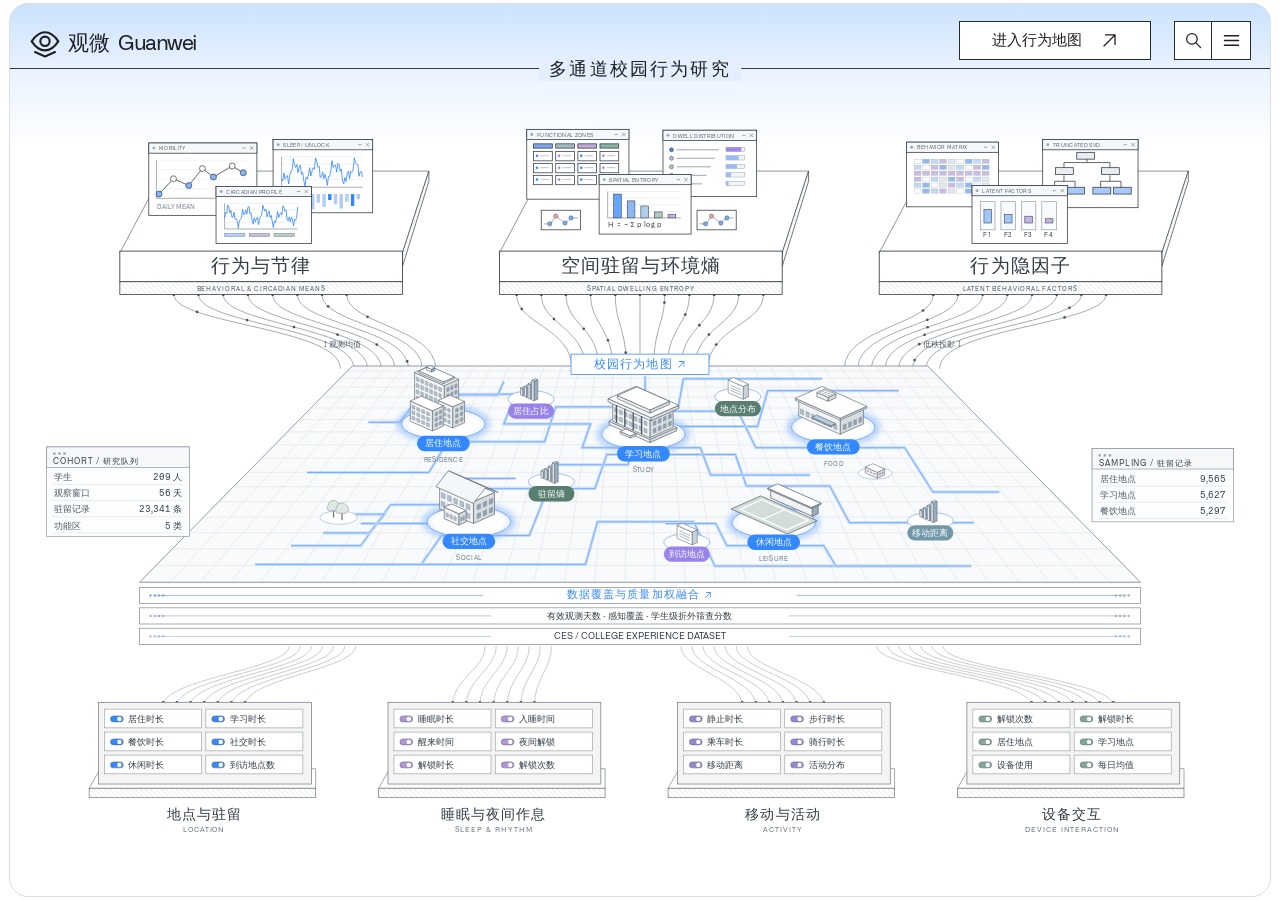
==== campus-atlas/index.html @ 6f0d049d "提交多通道校园行为研究架构首页与Cosmograph校园行为地图及全部代码" ====
<!doctype html>
<html lang="zh-CN">
<head>
  <meta charset="utf-8">
  <meta name="viewport" content="width=device-width, initial-scale=1">
  <meta name="theme-color" content="#d0e4ff">
  <meta name="description" content="观微校园行为研究工作台。探索三条行为表征通道与匿名学生的校园驻留记录。">
  <title>观微 · 多通道校园行为研究</title>
  <link rel="stylesheet" href="atlas.css">
  <script defer src="diagram.js"></script>
  <script defer src="dataset.js"></script>
  <script defer src="pointmap.js"></script>
  <script defer src="atlas.js"></script>
</head>
<body>
<main id="home" class="home">
  <header class="home-head">
    <a href="#home" class="brand" aria-label="观微首页"><span data-icon="brand"></span>观微<span class="brand-en">Guanwei</span></a>
    <h1>多通道校园行为研究</h1>
    <div class="head-actions">
      <a class="enter" href="#map">进入行为地图 <span data-icon="arrowUpRight"></span></a>
      <button class="head-icon" data-action="search" aria-label="查找学生" title="查找学生"><span data-icon="search"></span></button>
      <button class="head-icon" data-action="methods" aria-label="研究方法与数据" title="研究方法与数据"><span data-icon="menu"></span></button>
    </div>
  </header>
  <div class="diagram-scroll" tabindex="0" aria-label="交互式多通道研究架构图"><div id="architecture"></div></div>
  <div class="mobile-home-actions"><button data-action="enlarge">展开架构图</button></div>
  <nav class="mobile-index" aria-label="研究架构索引">
    <h2>研究通道</h2>
    <button data-channel="rhythm"><span>行为与节律</span><small>观察窗口内的行为均值 ↗</small></button>
    <button data-channel="spatial"><span>空间驻留与环境熵</span><small>五类地点的驻留分布 ↗</small></button>
    <button data-channel="latent"><span>行为隐因子</span><small>四维行为表征 ↗</small></button>
    <button data-channel="quality"><span>质量加权融合</span><small>采集天数与覆盖比例 ↗</small></button>
    <h2>校园功能区</h2>
    <div class="mobile-zones"><a href="#map/home">居住</a><a href="#map/study">学习</a><a href="#map/food">餐饮</a><a href="#map/social">社交</a><a href="#map/leisure">休闲</a></div>
  </nav>
</main>
<main id="workspace" class="workspace" hidden>
  <header class="work-head">
    <a href="#home" class="work-brand" title="返回研究架构"><span data-icon="brand"></span><b>观微</b></a>
    <a href="#home" class="back"><span data-icon="back"></span><span>研究架构</span></a>
    <h1>校园行为地图 <small>/ Campus Atlas</small></h1>
    <button data-action="map-info" title="地图读法" aria-label="地图读法"><span data-icon="book"></span></button>
    <button class="export" data-action="export"><span data-icon="download"></span><span>导出记录</span></button>
  </header>
  <div class="work-body">
    <nav class="rail" aria-label="地图工具">
      <button data-action="students" title="学生索引" aria-label="学生索引"><span data-icon="database"></span></button>
      <button data-action="filters" title="筛选条件" aria-label="筛选条件"><span data-icon="filter"></span></button>
      <button data-action="map-info" title="图例与数据说明" aria-label="图例与数据说明"><span data-icon="info"></span></button>
      <a class="rail-bottom" href="#home" title="返回研究架构" aria-label="返回研究架构"><span data-icon="home"></span></a>
    </nav>
    <aside id="side" class="side">
      <header><strong id="sideTitle"></strong><button data-action="close-side" title="收起面板" aria-label="收起面板"><span data-icon="close"></span></button></header>
      <div id="sideContent"></div>
    </aside>
    <section class="map-body" aria-label="校园驻留点图">
      <div class="plot" id="plot">
        <canvas id="points" tabindex="0" aria-label="校园功能区驻留点图，可通过学生索引或下方记录按钮查看学生"></canvas>
        <div class="plot-tools"><button data-action="fit"><span data-icon="fit"></span>适应视图</button><button data-action="area" id="areaBtn" aria-pressed="false"><span data-icon="area"></span>区域框选</button><button data-action="clear-area" id="clearArea" hidden>清除框选</button></div>
        <div class="zoom"><button data-action="zoom-in" title="放大" aria-label="放大">+</button><button data-action="zoom-out" title="缩小" aria-label="缩小">−</button></div>
        <div id="hoverTip" class="hover-tip" hidden></div>
        <div class="legend"><div><i class="gold"></i>常规与中分组驻留</div><div><i class="purple"></i>高分组驻留</div></div>
        <output id="mapCount" class="map-count"></output>
        <div class="empty" id="noEvents" hidden>当前条件下没有驻留记录 <button data-action="reset">重置筛选</button></div>
      </div>
      <section class="timeline" aria-label="观察日时间轴">
        <button data-action="play" id="play" title="按日播放" aria-label="按日播放"><span data-icon="play"></span></button>
        <div class="timeline-track"><div class="ticks"><span>D01</span><span>D14</span><span>D28</span><span>D42</span><span>D56</span></div>
          <div id="timelineBars" title="拖动选择观察日范围，双击显示全部"></div>
        </div>
        <button class="day-readout" data-action="all-days" title="恢复全部观察日" id="dayReadout"></button>
      </section>
    </section>
  </div>
</main>
<dialog id="dialog"><div class="dialog-head"><span class="dialog-brand"><span data-icon="brand"></span>观微研究工作台</span><button data-action="dismiss" aria-label="关闭"><span data-icon="close"></span></button></div><div id="dialogContent"></div></dialog>
</body>
</html>
---- campus-atlas/atlas.css ----
@font-face{font-family:Alliance;src:url(fonts/AllianceNo1-Regular.woff2) format("woff2");font-display:swap}
@font-face{font-family:AllianceTwo;src:url(fonts/AllianceNo2-Regular.woff2) format("woff2");font-display:swap}
@font-face{font-family:CGInter;src:url(fonts/Inter.woff2) format("woff2");font-display:swap}
:root{font-family:Alliance,"Microsoft YaHei UI","PingFang SC",sans-serif;color:#1e2124;font-synthesis:none;--blue:#358cff;--canvas:#2d313a;--panel:#2d353e;--card:#3e454d;--text:#f0ede3;--muted:#bdc1c3;--line:#555d65;--gold:#e0c780;--purple:#af83ba}
*{box-sizing:border-box}
body{margin:0;background:white}
button,input,select{font:inherit;color:inherit}
button,a{-webkit-tap-highlight-color:transparent}
button{cursor:pointer;border:0;background:none;padding:0}
a{color:inherit;text-decoration:none}
button:hover,a:hover{filter:brightness(.92)}
:focus-visible{outline:2px solid #378eff;outline-offset:2px}
[hidden]{display:none!important}
[data-icon]{display:inline-flex;vertical-align:middle;align-items:center;justify-content:center;flex-shrink:0}
[data-icon] svg,.panel-btn>svg,.timeline button>svg{display:block;width:19px;height:19px;fill:none;stroke:currentColor;stroke-width:1.6;stroke-linecap:round;stroke-linejoin:round;flex:none}
.home{margin:3px 9px;min-height:calc(100svh - 6px);border:1px solid #d9dee2;border-radius:19px;background:linear-gradient(180deg,#cce2ff 0,#eaf3ff 7.8%,white 16%,white 100%);overflow:hidden;display:flex;flex-direction:column}
.home-head{height:clamp(58px,7.2vh,90px);flex:none;border-bottom:1px solid #313944;display:flex;align-items:flex-end;justify-content:space-between;padding:0 clamp(10px,1.5vw,26px) 8px;position:relative}
.home-head h1{position:absolute;left:50%;bottom:-.75em;transform:translateX(-50%);margin:0;background:#e3efff;padding:0 .55em;font-size:clamp(17px,1.42vw,28px);font-weight:500;letter-spacing:.12em;white-space:nowrap}
.brand,.work-brand{display:inline-flex;align-items:center;gap:7px;font-size:clamp(21px,1.65vw,32px);font-weight:600;line-height:1}
.brand [data-icon] svg{height:32px;width:32px;stroke-width:1.6}.brand-en{font:1em Alliance, sans-serif;letter-spacing:-.07em;margin-left:1px}
.head-actions{display:flex;align-items:stretch;height:clamp(33px,3vw,48px)}
.enter,.head-icon{background:white;border:1px solid #222b33;display:flex;align-items:center;justify-content:center}
.enter{gap:18px;font-size:clamp(13px,1.15vw,20px);width:clamp(150px,15vw,270px);margin-right:clamp(8px,1.8vw,38px)}
.head-icon{width:clamp(34px,3vw,48px)}.head-icon+.head-icon{border-left:0}
.diagram-scroll{flex:1;display:grid;align-content:center;overflow:auto;padding:13px 0 9px}
#architecture{margin:auto;width:100%;max-width:min(2100px,calc((100svh - 80px) * 1.80));min-width:min(100%,960px)}
#architecture>svg{display:block;width:100%;height:auto}
.mobile-home-actions,.mobile-index{display:none}
.workspace{height:100svh;min-height:360px;padding:6px clamp(3px,.8vw,16px) 0;display:flex;flex-direction:column;background:#20262c;color:var(--text);font-family:CGInter,"Microsoft YaHei UI","PingFang SC",sans-serif;font-size:13px}
.work-head{background:var(--panel);height:46px;display:flex;align-items:stretch;gap:0;border-radius:14px 14px 0 0;overflow:hidden;flex:none}
.work-head>a,.work-head>button{display:inline-flex;align-items:center;gap:7px;padding:0 15px}
.work-head h1{flex:1;margin:0;align-self:center;text-align:center;font-size:15px;font-weight:500;letter-spacing:.04em}.work-head h1 small{color:#c4c9cc;font-size:12px;letter-spacing:.02em}
.work-brand{font-size:17px}.back{color:#c1c5c8}.work-head .export{background:#105b85;color:white;padding:0 20px}
.work-body{display:flex;flex:1;min-height:0;gap:5px;padding-top:5px;background:#192129}
.rail{background:var(--panel);width:46px;flex:none;display:flex;flex-direction:column;align-items:center;gap:7px;padding:15px 3px 10px}
.rail button,.rail a{display:grid;place-items:center;width:35px;height:34px;border-radius:2px;color:#e5e8e8}
.rail .active,.rail button:hover{background:#474e56}.rail-bottom{margin-top:auto}
.side{width:clamp(235px,23.25vw,400px);background:var(--panel);overflow:auto;scrollbar-width:thin;scrollbar-color:#56606a transparent;flex-shrink:0}
.side>header{position:sticky;top:0;z-index:2;background:var(--panel);display:flex;justify-content:space-between;align-items:center;min-height:42px;padding:0 13px;border-bottom:1px solid #424a53}
.side>header strong{font-size:12px;letter-spacing:.06em;font-weight:600;color:#d1d4d5}.side>header button{color:#bcc1c4}
#sideContent{padding:12px}.intro-row,.small-row,.card-head,.detail-datum,.scope-line{display:flex;align-items:center;justify-content:space-between;gap:8px}
.intro-row,.scope-line{color:var(--muted);font-size:12px;margin:2px 0 12px}
.panel-btn,.apply,.student-list button,.record-btn{width:100%;background:var(--card);padding:9px 10px;text-align:left}
.panel-btn{display:flex;align-items:center;justify-content:center;gap:7px;margin-bottom:10px}
.filter-card,.profile-card{background:var(--card);margin:0 0 10px;padding:12px 11px;border-radius:2px}
.card-head{font-weight:500;margin-bottom:10px}.card-head small,.small-row,.detail-datum span{color:#c0c2c3;font-size:11px}
.bars{display:flex;gap:2px;align-items:end;height:48px;margin:7px 0 9px}.bars i,.bars button{display:block;flex:1;background:#92969d;min-width:1px}.bars button{border-radius:1px 1px 0 0}.bars button:hover,.bars button.on{background:#e3cb8c}
.filter-card select,.search-box,.days input{background:#2f363f;color:var(--text);border:1px solid #606871;border-radius:2px;padding:7px;width:100%;font-size:12px}
.days{display:flex;align-items:center;gap:8px;margin-top:8px}.days input{min-width:0}
.zone-list,.student-list{display:grid;gap:3px}.zone-list button,.student-list button,.record-btn{display:flex;align-items:center;justify-content:space-between;gap:5px;border-radius:1px}
.zone-list button{position:relative;isolation:isolate;overflow:hidden;padding:4px 5px;text-align:left;width:100%;min-height:24px}
.zone-list button i{position:absolute;z-index:-1;inset:0 auto 0 0;background:#535960}.zone-list button.on,.zone-list button:hover,.student-list button:hover,.record-btn:hover{background:#5a616c}.zone-list small{color:#d0d1cf}
.text-link{color:#e4d5aa;text-decoration:underline;text-underline-offset:3px}
.map-body{flex:1;min-width:0;min-height:0;display:flex;flex-direction:column;background:var(--canvas)}
.plot{position:relative;flex:1;min-height:0;overflow:hidden}
#points{display:block;width:100%;height:100%;touch-action:none}
.plot-tools,.zoom{display:flex;position:absolute;z-index:2;gap:4px;top:8px;left:8px}
.plot-tools button,.zoom button{background:#383e48eb;display:flex;align-items:center;justify-content:center;gap:5px;padding:6px 8px;color:#f3f0e7;font-size:12px}
.plot-tools button[aria-pressed=true]{background:#5b596c}.plot-tools [data-icon] svg{width:14px;height:14px}
.zoom{left:auto;right:7px;flex-direction:column;gap:1px}.zoom button{font-size:19px;width:32px;height:31px}
.legend,.map-count{position:absolute;pointer-events:none;bottom:10px;color:#ddd7c7;font-size:11px;text-shadow:0 1px 3px #23262c}
.legend{left:12px;display:grid;gap:4px}.legend i,.key-dot{width:8px;height:8px;border-radius:100%;display:inline-block;margin-right:6px}.gold{background:var(--gold)}.purple{background:var(--purple)}
.map-count{right:10px;background:#2d313acc;padding:3px 5px}
.hover-tip,.empty{position:absolute;background:#373e49f5;color:var(--text);padding:7px 10px;border-radius:4px;pointer-events:none;font-size:12px}.hover-tip{z-index:4}.empty{left:50%;top:45%;transform:translateX(-50%);pointer-events:auto;text-align:center}.empty button{display:block;color:#e0c780;margin:6px auto}
.timeline{height:58px;background:#30343e;display:flex;gap:10px;align-items:center;padding:5px 10px 2px;border-top:1px solid #40454e}
.timeline>button:first-child{display:flex;color:#c6c5c0}.timeline-track{flex:1;min-width:0}.ticks{display:flex;justify-content:space-between;color:#c1c2c4;font:10px CGInter,sans-serif;padding-bottom:3px}
#timelineBars{height:25px;background:#292e36;display:flex;align-items:end;gap:1px;touch-action:none;cursor:crosshair;user-select:none}
#timelineBars i{flex:1;background:#555a64;min-width:1px}#timelineBars i.in{background:#a4a6a9}
.day-readout{font:11px Alliance,sans-serif;color:#e8daba;text-align:center;min-width:56px}
.profile-title{font:25px Alliance,sans-serif;margin:2px 0 5px}.profile-card h3,.side-section{font-size:12px;font-weight:500;margin:0 0 9px}.profile-card p{font-size:12px;color:#d9d8d3;margin:7px 0;line-height:1.6}
.detail-datum{padding:6px 0;border-bottom:1px solid #51575e}.detail-datum:last-child{border:0}.detail-datum b{font-weight:500}
.record-btn{background:#414850;font-size:12px;margin-bottom:3px}.student-list{margin-top:10px}.student-list button{font-family:Alliance,"Microsoft YaHei",sans-serif}.student-list small{color:#c4c7c8}
dialog{padding:0;width:min(480px,calc(100vw - 30px));border:1px solid #929da7;border-radius:4px;box-shadow:0 14px 75px #1f354244;max-height:85svh;color:#242a31;background:#fcfdff}
dialog::backdrop{background:#1c2b3b55}.dialog-head{display:flex;align-items:center;justify-content:space-between;border-bottom:1px solid #c6cdd5;padding:10px 16px;background:#edf4fc}.dialog-brand{display:flex;align-items:center;gap:6px;font-size:13px}
#dialogContent{padding:22px 24px 24px}#dialogContent h2{font-size:23px;font-weight:500;margin:3px 0 12px}#dialogContent p{font-size:14px;line-height:1.9;margin:12px 0}#dialogContent .method-list{display:grid;border-top:1px solid #d3d9dc}.method-list button{display:flex;align-items:center;justify-content:space-between;padding:12px 4px;border-bottom:1px solid #d3d9dc;text-align:left}
.dialog-cta{display:inline-flex;align-items:center;gap:10px;background:#223548;color:#fff;padding:9px 14px;margin-top:8px}.method-fact{padding:10px 12px;background:#edf3f8;font-size:13px;line-height:1.7}
@media(min-width:1650px){.workspace,.plot-tools button{font-size:15px}.work-head{height:56px}.rail{width:56px}.filter-card,.profile-card{padding:16px}.bars{height:70px}.side>header{height:48px}}
@media(max-width:850px){.home-head h1{font-size:15px}.brand-en{display:none}.side{width:225px}.work-head>a,.work-head>button{padding:0 9px}.work-head h1 small{display:none}.plot-tools{gap:2px}.plot-tools button{padding:5px}.rail{width:38px}.side>header{min-height:36px}#sideContent{padding:8px}}
@media(max-width:650px){.home{min-height:calc(100svh - 8px);margin:4px;border-radius:12px}.home-head{height:62px;padding:0 10px 8px}.home-head h1{position:static;transform:none;background:none;letter-spacing:0;font-size:13px;margin:0 auto 4px 8px}.brand{font-size:20px}.brand [data-icon] svg{width:22px}.enter{width:auto;padding:0 8px;margin-right:4px;font-size:12px;gap:4px}.enter svg{width:13px}.head-icon{width:28px}.head-icon[data-action=search]{display:none}.diagram-scroll{display:block;flex:0 0 auto;max-width:100%;padding-top:20px}.mobile-home-actions{display:flex;gap:8px;align-self:center;margin:16px 0 22px}.mobile-home-actions button{border:1px solid #536272;background:white;padding:8px 12px;font-size:13px}#architecture{min-width:0;width:100%}.diagram-scroll.enlarged #architecture{width:980px}.home{min-height:0}.workspace{padding:0;height:100dvh}.work-head{height:42px;border-radius:0}.work-head h1{font-size:13px}.work-head .back{display:none}.work-head .export{padding:0 10px}.work-body{position:relative;gap:2px;padding-top:2px}.rail{width:34px;z-index:4}.rail button,.rail a{width:29px}.side{position:absolute;z-index:5;left:36px;top:0;bottom:0;width:min(280px,calc(100% - 74px));box-shadow:2px 4px 12px #171b2180}.legend,.map-count{font-size:10px}.map-count{bottom:44px}.timeline{gap:5px;height:52px}.plot-tools button{font-size:11px}.zoom button{width:26px;height:26px}}

@media(max-width:650px){
  .home{min-height:calc(100svh - 8px)}
  .home-head{height:72px;align-items:flex-start;padding:10px 9px 0}
  .home-head h1{position:absolute;left:50%;bottom:-9px;transform:translateX(-50%);margin:0;background:#e7f1ff;padding:0 8px;white-space:nowrap;font-size:14px}
  .brand,.enter{white-space:nowrap}.brand{height:32px}
  .diagram-scroll{padding:22px 0 3px}
  .mobile-home-actions{align-self:flex-end;margin:2px 16px 18px}
  .mobile-home-actions button{font-size:11px;border-color:#b3bdc7;padding:4px 8px}
  .mobile-index{display:block;padding:0 17px 20px}
  .mobile-index h2{font-size:12px;letter-spacing:.07em;margin:12px 0 4px;color:#596570;font-weight:500}
  .mobile-index>button{display:flex;align-items:center;justify-content:space-between;width:100%;border-top:1px solid #d4dce2;min-height:41px;font-size:14px;text-align:left}
  .mobile-index small{color:#586776;font-size:11px}
  .mobile-zones{display:flex;gap:5px;padding:6px 0}
  .mobile-zones a{flex:1;text-align:center;background:#eff5fc;border:1px solid #bac9dc;font-size:12px;padding:7px 2px}
}
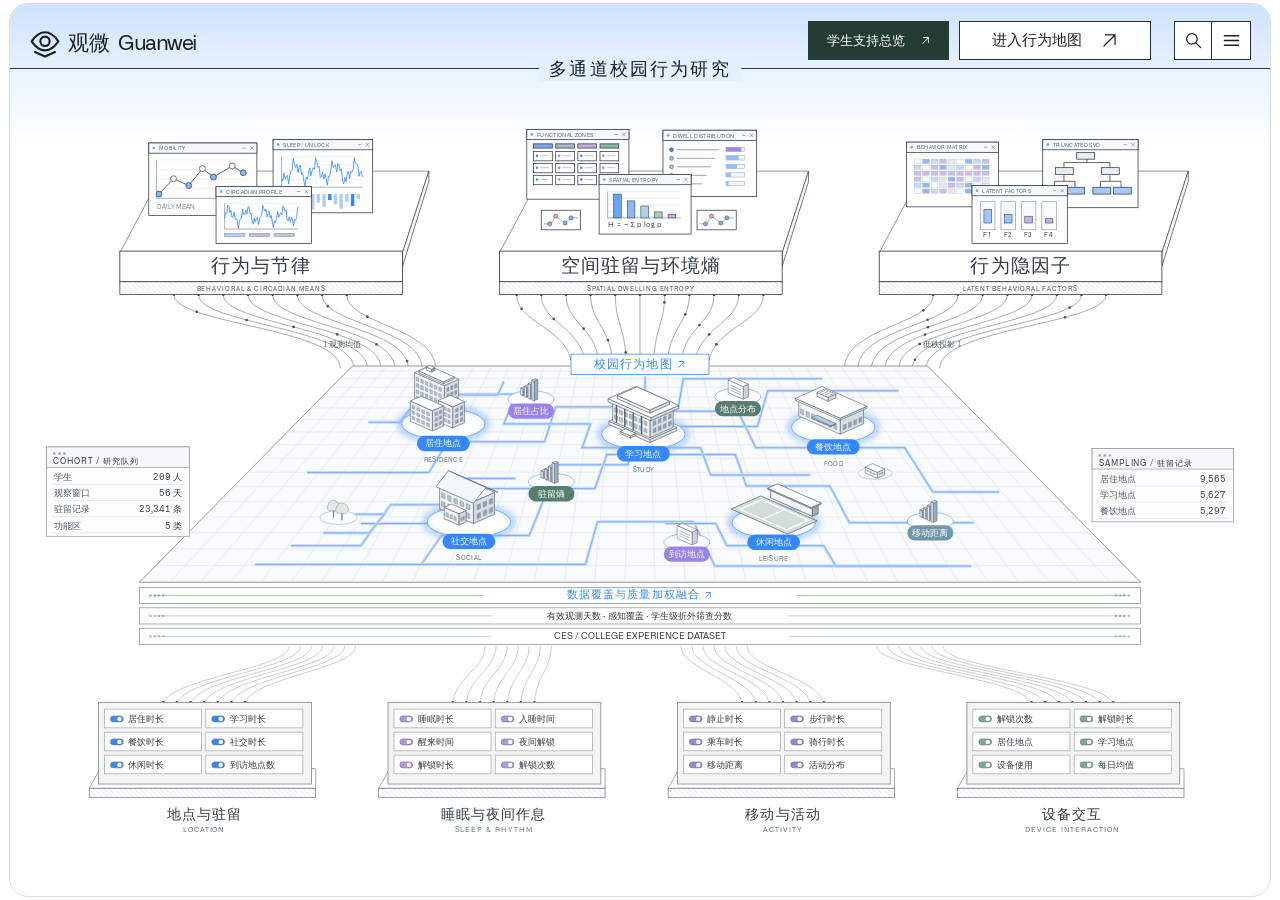
==== commit fe8c10ba: "完善学生支持总览与观测分析界面" ====
--- a/campus-atlas/index.html
+++ b/campus-atlas/index.html
@@ -7,9 +7,13 @@
   <meta name="description" content="观微校园行为研究工作台。探索三条行为表征通道与匿名学生的校园驻留记录。">
   <title>观微 · 多通道校园行为研究</title>
   <link rel="stylesheet" href="atlas.css">
+  <link rel="stylesheet" href="workbench.css">
+  <link rel="stylesheet" href="observations.css">
   <script defer src="diagram.js"></script>
   <script defer src="dataset.js"></script>
   <script defer src="pointmap.js"></script>
+  <script defer src="workbench.js"></script>
+  <script defer src="observations.js"></script>
   <script defer src="atlas.js"></script>
 </head>
 <body>
@@ -18,6 +22,7 @@
     <a href="#home" class="brand" aria-label="观微首页"><span data-icon="brand"></span>观微<span class="brand-en">Guanwei</span></a>
     <h1>多通道校园行为研究</h1>
     <div class="head-actions">
+      <a class="enter support-enter" href="#overview">学生支持总览 <span>↗</span></a>
       <a class="enter" href="#map">进入行为地图 <span data-icon="arrowUpRight"></span></a>
       <button class="head-icon" data-action="search" aria-label="查找学生" title="查找学生"><span data-icon="search"></span></button>
       <button class="head-icon" data-action="methods" aria-label="研究方法与数据" title="研究方法与数据"><span data-icon="menu"></span></button>
@@ -40,6 +45,7 @@
     <a href="#home" class="work-brand" title="返回研究架构"><span data-icon="brand"></span><b>观微</b></a>
     <a href="#home" class="back"><span data-icon="back"></span><span>研究架构</span></a>
     <h1>校园行为地图 <small>/ Campus Atlas</small></h1>
+    <a class="map-support-link" href="#overview">学生支持 ↗</a>
     <button data-action="map-info" title="地图读法" aria-label="地图读法"><span data-icon="book"></span></button>
     <button class="export" data-action="export"><span data-icon="download"></span><span>导出记录</span></button>
   </header>
--- a/campus-atlas/workbench.css
+++ b/campus-atlas/workbench.css
@@ -0,0 +1,57 @@
+.editorial,.research-page{font-family:Alliance,"Microsoft YaHei UI","PingFang SC",sans-serif;--ink:#202322;--quiet:#68716e;--edge:#dce1df;--accent:#2862aa}
+.editorial{min-height:100svh;background:#fff;color:var(--ink);padding:0 clamp(22px,3.4vw,68px)}
+.editorial-head,.research-nav{display:flex;align-items:center;justify-content:space-between;gap:24px;min-height:84px}
+.editorial-brand{display:inline-flex;align-items:center;gap:9px;font-size:24px;white-space:nowrap;font-weight:600;letter-spacing:-.04em}
+.editorial-brand svg{width:25px;height:25px;stroke:currentColor;fill:none;stroke-width:1.6}
+.editorial-brand small{font-size:13px;font-weight:400;letter-spacing:0;margin-left:8px;color:var(--quiet)}
+.editorial-nav{display:flex;align-items:center;gap:28px;font-size:13px}
+.editorial-nav a[aria-current=page]{border-bottom:1px solid currentColor;padding-bottom:5px}
+.outline-link{display:inline-flex;align-items:center;justify-content:space-between;gap:48px;border:1px solid #303735;padding:12px 18px;font-size:14px;min-height:44px}
+.editorial-hero{padding:32px 0 66px}
+.editorial-hero h1{font-weight:400;font-size:clamp(48px,6.4vw,104px);letter-spacing:-.055em;line-height:1.14;margin:0 0 26px}
+.editorial-meta{display:flex;align-items:center;justify-content:space-between;gap:16px;color:var(--quiet);font-size:13px;line-height:1.8}
+.editorial-meta p{margin:0}.editorial-meta strong{color:var(--ink);font-weight:500;font-variant-numeric:tabular-nums}
+.editorial-section{display:grid;grid-template-columns:30% 1fr;gap:30px;padding:8px 0 74px}
+.editorial-section>header h2{font-size:clamp(25px,2.5vw,40px);font-weight:400;letter-spacing:-.035em;margin:0 0 10px;line-height:1.3}
+.editorial-section>header p{font-size:11px;letter-spacing:.08em;color:#8a908e;margin:0}
+.editorial-section>header a{display:inline-block;font-size:13px;margin-top:28px;border-bottom:1px solid #aeb6b2;padding-bottom:5px}
+.editorial-grid{display:grid;grid-template-columns:repeat(4,minmax(0,1fr));gap:26px;align-items:start}
+.editorial-card{display:block;min-width:0}
+.card-eyebrow{font:10px CGInter,"Microsoft YaHei UI",sans-serif;letter-spacing:.035em;color:#737c77;display:flex;justify-content:space-between;gap:5px;margin:2px 0 10px;line-height:1.5}
+.card-figure{aspect-ratio:3/2;background:#f0f3f1;overflow:hidden;position:relative;margin-bottom:14px;transition:background .18s ease}
+.card-figure svg{display:block;width:100%;height:100%}
+.editorial-card h3{font-size:17px;line-height:1.5;font-weight:500;margin:0 0 8px;letter-spacing:-.02em}
+.editorial-card p{font-size:13px;line-height:1.85;color:#626b66;margin:0 0 14px}
+.card-action{display:inline-flex;align-items:center;justify-content:space-between;gap:10px;width:100%;padding-top:7px;font-size:12px;border-top:1px solid transparent}
+.editorial-card:hover{filter:none}.editorial-card:hover .card-figure{background:#e7eeea}.editorial-card:hover .card-action{border-color:#647e73}.editorial-card:focus-visible{outline-offset:7px}
+.editorial-footer{display:flex;justify-content:space-between;align-items:start;gap:24px;border-top:1px solid var(--edge);padding:24px 0 32px;color:#77807a;font-size:12px;line-height:1.8}.editorial-footer p{margin:0}.editorial-footer a{color:#364e43;white-space:nowrap}
+.research-page{--navy:#172439;--research-text:#f0f4f8;min-height:100svh;background:#142034;color:var(--research-text);overflow:hidden}
+.research-wrap{width:min(1280px,calc(100% - 112px));margin:0 auto}
+.research-mast{position:relative;overflow:hidden;background:#19283e}
+.research-nav{position:relative;z-index:1;min-height:90px}.research-nav .editorial-brand small{color:#9aafbf}.research-nav .editorial-nav{color:#c4cfda}.research-nav .outline-link{border-color:#6b7e93;font-size:12px;gap:22px}
+.research-hero{position:relative;z-index:1;padding:55px 0 47px}
+.research-hero .eyebrow{font:11px CGInter,sans-serif;letter-spacing:.17em;color:#9bafc2;margin:0 0 20px}
+.research-hero h1{font-size:clamp(34px,4vw,60px);font-weight:500;letter-spacing:-.035em;margin:0 0 24px;line-height:1.2}
+.research-accent{width:44px;height:5px;background:#8b70bc;position:relative;margin:0 0 26px}.research-accent:before,.research-accent:after{content:"";position:absolute;top:-3px;width:11px;height:11px;border-radius:50%;background:#8b70bc}.research-accent:before{left:0}.research-accent:after{right:0}
+.research-breadcrumb{display:flex;align-items:center;gap:13px;font-size:12px;color:#b5c3d2}.research-breadcrumb a{color:#7fb5ae}.research-breadcrumb span:last-child{color:#e0e8ee}
+.circuit-decoration{position:absolute;width:370px;height:300px;right:-30px;bottom:-5px;opacity:.45;pointer-events:none}
+.method-section{padding:47px 0 48px}
+.method-title{position:relative;display:flex;align-items:center;gap:15px;margin:0 0 42px;color:#899ff4;font-size:28px;font-weight:500}.method-title:before{content:"";position:absolute;right:calc(100% + 25px);width:100vw;height:3px;background:#7b96ed}.method-title:after{content:"";position:absolute;right:calc(100% + 20px);width:12px;height:12px;border-radius:50%;background:#7b96ed}
+.method-layout{display:grid;grid-template-columns:42% 58%;align-items:center;gap:0}
+.method-copy{padding-right:50px;min-width:0}.method-copy .method-number{font:11px CGInter,sans-serif;letter-spacing:.12em;color:#92a4ba;margin:0 0 17px}.method-copy h3{font-size:24px;line-height:1.55;letter-spacing:-.02em;margin:0 0 20px;font-weight:500}.method-copy>p{font-size:15px;line-height:1.9;color:#c0cedb;margin:0 0 24px}.method-copy .method-question{color:#93b1f2;font-size:17px;margin-bottom:15px}
+.method-formula{display:flex;align-items:center;gap:9px;flex-wrap:wrap;border-top:1px solid #35445a;border-bottom:1px solid #35445a;padding:15px 0;margin:24px 0;font-size:12px;color:#bacbdc}.method-formula span{color:#8098b8}
+.research-cta{display:flex;align-items:center;justify-content:space-between;border-bottom:1px solid #72899f;color:#eef3f8;padding:10px 0;font-size:14px;width:100%;text-align:left;min-height:44px}.research-cta:hover{filter:none;color:#9fc8ff}
+.research-context{font-size:12px!important;color:#9baec1!important;margin:20px 0 0!important}
+.network{position:relative;aspect-ratio:1.12;width:100%;max-width:660px;margin:0 auto}.network-art{position:absolute;inset:0;width:100%;height:100%;overflow:visible;pointer-events:none}.network-art .channel-line{fill:none;stroke-width:1.7;opacity:.34;transition:opacity .2s ease}.network[data-selected=rhythm] .line-rhythm,.network[data-selected=spatial] .line-spatial,.network[data-selected=latent] .line-latent,.network[data-selected=quality] .channel-line{opacity:1;stroke-width:2.4}
+.network-node{position:absolute;transform:translate(-50%,-50%);display:flex;flex-direction:column;align-items:center;justify-content:center;width:128px;height:128px;border-radius:50%;background:#0d1929;border:1px solid #415269;color:#93b0ea;text-align:center;padding:12px;gap:7px;transition:border-color .2s,background .2s;line-height:1.5;font-size:13px}.network-node svg{width:37px;height:37px;stroke:currentColor;fill:none;stroke-width:1.6}.network-node small{font:9px CGInter,sans-serif;letter-spacing:.08em;color:#99aabd}.network-node:hover{filter:none;background:#20334d}.network-node[aria-pressed=true]{border-color:currentColor;background:#1d3048;box-shadow:0 0 0 5px #91b6ec0b}.network-node:focus-visible{outline:2px solid #d2e8ff;outline-offset:6px}
+.node-rhythm{left:50%;top:13%;color:#80bfba}.node-spatial{left:20%;top:80%;color:#92a8fb}.node-latent{left:80%;top:80%;color:#bc9bdf}.node-quality{left:50%;top:49%;width:142px;height:142px;background:#1a2a40;color:#dce8f5;border:1px solid #637c99}.node-quality strong{font-weight:500;font-size:14px}.node-quality small{font-size:10px;color:#abc2d5}
+.network-label{position:absolute;transform:translate(-50%,-50%);font-size:11px;line-height:1.8;color:#8ba6c6;text-align:center;pointer-events:none}.label-rhythm{left:66%;top:30%}.label-spatial{left:25%;top:52%}.label-latent{left:75%;top:52%}.network-caption{font-size:11px;color:#8b9db2;text-align:center;letter-spacing:.04em;margin:0}
+.method-tabs{display:flex;gap:8px;flex-wrap:wrap;margin:33px 0 0}.method-tabs button{border:1px solid #3b4b61;padding:9px 11px;color:#b4c3d4;font-size:12px;min-height:40px}.method-tabs button[aria-pressed=true]{border-color:#859fdd;color:#e9f1ff;background:#20334c}
+.validation{display:grid;grid-template-columns:30% 1fr;gap:40px;border-top:1px solid #35445a;padding:32px 0 42px}.validation h2{font-size:18px;font-weight:500;margin:0 0 12px}.validation p{font-size:12px;color:#a2b1c2;line-height:1.8;margin:0}.validation table{border-collapse:collapse;width:100%;font-size:13px;text-align:left}.validation th{font-size:11px;font-weight:400;color:#9caec1;padding:0 0 11px}.validation td{border-top:1px solid #35445a;padding:12px 0}.validation td:last-child,.validation th:last-child{text-align:right;font-variant-numeric:tabular-nums}.validation-note{margin-top:12px!important}.research-bottom{border-top:1px solid #35445a;display:flex;justify-content:space-between;gap:20px;padding:22px 0 30px;font-size:12px;color:#a5b4c6}
+.directory-dialog{width:min(820px,calc(100vw - 32px));max-height:85svh;padding:0;border:1px solid #acb8b1;border-radius:0;color:#25352d;background:#fff}.directory-head{padding:22px 26px;border-bottom:1px solid #dce1df;display:flex;justify-content:space-between;align-items:center;gap:15px}.directory-head h2{margin:0;font-size:23px;font-weight:500}.directory-head button{font-size:24px;width:40px;height:40px}.directory-tools{padding:18px 26px;display:flex;gap:10px;flex-wrap:wrap}.directory-tools button{border:1px solid #c7d1cb;padding:8px 12px;font-size:13px;min-height:40px}.directory-tools button[aria-pressed=true]{border-color:#344c40;background:#edf2ee}.directory-tools input{border:1px solid #c7d1cb;padding:8px 12px;flex:1;min-width:140px;font-size:13px}.directory-count{margin:0 26px 12px;font-size:12px;color:#6a776f}.directory-table-wrap{padding:0 26px 24px;overflow:auto;max-height:49svh}.directory-dialog table{border-collapse:collapse;width:100%;font-size:13px;white-space:nowrap;text-align:left}.directory-dialog th{background:#f1f4f2;color:#718077;font-weight:400;padding:10px 12px;position:sticky;top:0}.directory-dialog td{border-bottom:1px solid #e0e5e1;padding:12px;font-variant-numeric:tabular-nums}.directory-dialog td button{color:#265c9c;text-decoration:underline;text-underline-offset:4px;min-height:32px}.directory-dialog td:last-child{text-align:right}.directory-note{font-size:12px;line-height:1.8;color:#6a776f;border-top:1px solid #dce1df;padding:15px 26px;margin:0}
+.home-head .support-enter{margin-right:10px;width:auto;padding:0 18px;background:#243c33;color:#fff;border-color:#243c33;font-size:13px;gap:16px}.map-support-link{font-size:12px}.profile-method{margin-top:14px}
+@media(min-width:1800px){.editorial-card p{font-size:16px}.editorial-card h3{font-size:21px}.card-action{font-size:14px}.editorial-hero{padding-bottom:90px}.editorial-section{padding-bottom:95px}}
+@media(max-width:1100px){.editorial-head{gap:16px}.editorial-nav{gap:16px}.editorial-brand small{display:none}.editorial-section{grid-template-columns:25% 1fr;gap:22px}.editorial-grid{gap:18px}.card-eyebrow{font-size:9px}.editorial-card h3{font-size:15px}.editorial-card p{font-size:12px}.research-wrap{width:calc(100% - 64px)}.method-copy{padding-right:25px}.network-node{width:105px;height:105px;font-size:11px}.node-quality{width:125px;height:125px}.network-label{font-size:10px}.home-head .support-enter{padding:0 9px;gap:5px}.home-head h1{font-size:16px}}
+@media(max-width:800px){.editorial-head{min-height:72px;flex-wrap:wrap;padding:20px 0 12px;gap:20px}.editorial-nav{order:3;width:100%;border-top:1px solid #e1e6e2;padding-top:15px;justify-content:space-between}.editorial-head .outline-link{padding:10px 13px;gap:18px;font-size:12px}.editorial-brand{font-size:21px}.editorial-hero{padding:32px 0 44px}.editorial-meta{align-items:start;flex-direction:column;gap:4px;font-size:12px}.editorial-section{grid-template-columns:1fr;gap:25px;padding-bottom:50px}.editorial-section>header{display:flex;align-items:baseline;gap:13px;flex-wrap:wrap}.editorial-section>header h2{margin:0;font-size:27px}.editorial-section>header a{margin:0 0 0 auto}.editorial-grid{gap:20px}.editorial-card h3{font-size:16px}.editorial-card p{font-size:13px}.research-nav{min-height:75px}.research-nav .editorial-nav{width:auto;border:0;order:0;padding:0}.research-nav .editorial-nav a:first-child{display:none}.research-nav .outline-link{gap:12px}.research-hero{padding:35px 0}.circuit-decoration{width:230px;right:-90px;opacity:.25}.method-section{padding-top:35px}.method-layout{grid-template-columns:1fr}.method-copy{padding-right:0;max-width:600px}.method-copy h3{font-size:23px}.network{max-width:570px;margin-top:30px}.network-node{width:120px;height:120px;font-size:12px}.node-quality{width:142px;height:142px}.network-label{font-size:11px}.method-title{margin-bottom:28px;font-size:25px}.validation{grid-template-columns:1fr;gap:24px}.home-head .support-enter{font-size:12px}.map-support-link{display:none!important}}
+@media(max-width:560px){.editorial{padding:0 22px}.editorial-hero h1{font-size:46px;letter-spacing:-.06em}.editorial-grid{grid-template-columns:repeat(2,minmax(0,1fr));column-gap:18px;row-gap:30px}.card-eyebrow{font-size:9px;flex-wrap:wrap;gap:2px}.editorial-card h3{font-size:15px}.editorial-card p{font-size:12px;line-height:1.8}.card-action{font-size:11px}.editorial-footer{flex-direction:column;gap:10px}.editorial-section>header p{font-size:9px}.editorial-section>header a{font-size:11px}.research-wrap{width:calc(100% - 44px)}.research-nav{gap:12px}.research-nav .editorial-nav{display:none}.research-nav .outline-link{font-size:11px;padding:10px}.research-hero h1{font-size:37px;max-width:280px;line-height:1.3}.research-hero .eyebrow{font-size:9px}.research-breadcrumb{font-size:11px;gap:10px}.method-title{font-size:23px}.method-copy h3{font-size:21px}.method-copy>p{font-size:14px}.network{aspect-ratio:.98;margin-top:42px}.network-node{width:96px;height:96px;font-size:10px;padding:7px;gap:3px}.network-node svg{width:28px;height:28px}.network-node small{font-size:8px}.node-quality{width:116px;height:116px}.node-quality strong{font-size:12px}.node-quality small{font-size:9px}.network-label{font-size:9px}.label-rhythm{left:74%;top:30%}.label-spatial{left:18%;top:49%}.label-latent{left:82%;top:49%}.method-tabs{gap:6px;margin-top:20px}.method-tabs button{font-size:11px;padding:9px}.research-bottom{font-size:11px;flex-wrap:wrap}.directory-head{padding:16px}.directory-head h2{font-size:20px}.directory-tools{padding:15px;gap:6px}.directory-tools button{font-size:12px;padding:7px 10px}.directory-tools input{width:100%;flex-basis:100%}.directory-count{margin:0 16px 12px}.directory-table-wrap{padding:0 15px 16px}.directory-dialog td,.directory-dialog th{padding:10px 8px;font-size:12px}.directory-note{padding:14px 16px}.home-head .support-enter{padding:0 7px;margin-right:4px;font-size:11px}.home-head .support-enter span{display:none}.head-actions .enter:not(.support-enter){font-size:11px;padding:0 6px}.home-head .head-icon{display:none}.home-head{padding-left:9px;padding-right:9px}.brand-en{display:none}}
+@media(prefers-reduced-motion:reduce){.card-figure,.network-node,.network-art .channel-line{transition:none}}
--- a/campus-atlas/observations.css
+++ b/campus-atlas/observations.css
@@ -0,0 +1,11 @@
+.observation-page{--obs-blue:#509cba;min-height:100svh;background:white;color:#30383b;font-family:Alliance,"Microsoft YaHei UI",sans-serif}
+.obs-sidebar{position:fixed;inset:0 auto 0 0;width:270px;overflow-y:auto;background:#f2f3f3;border-right:1px solid #dce0e1;padding:26px 22px;z-index:6;scrollbar-width:thin}
+.obs-brand-row{display:flex;align-items:center;justify-content:space-between;margin-bottom:40px}.obs-brand-row .editorial-brand{font-size:22px}.obs-brand-row>a:last-child{font-size:12px;color:#637178}.obs-sidebar h2{font-size:17px;font-weight:500;margin:0 0 5px}.obs-subtitle{font-size:11px;color:#7d878c;margin:0 0 28px}.obs-control{border-top:1px solid #ccd2d4;padding-top:21px;margin-top:24px}.obs-control h3,.obs-control>label{display:block;font-size:18px;font-weight:400;margin:0 0 14px}.obs-control select,.obs-control input[type=search]{width:100%;min-height:42px;background:#fff;border:1px solid #c8ced1;border-radius:3px;padding:9px 10px;font-size:13px;color:#4c575c}.obs-range{display:flex;align-items:center;gap:8px;margin:12px 0}.obs-range label{display:flex;align-items:center;gap:4px;font-size:12px}.obs-range input{width:70px;min-height:36px;border:1px solid #c8ced1;background:white;padding:5px;font-size:13px}.obs-control input[type=range]{accent-color:#509cba;width:100%;margin:4px 0}.obs-mini-actions{display:flex;justify-content:space-between;margin-top:12px;gap:8px}.obs-mini-actions button{font-size:12px;min-height:34px;color:#5d717d}.obs-legend{display:grid;gap:6px}.obs-legend button{display:flex;align-items:center;gap:9px;border:1px solid #dbe0e2;border-left:7px solid var(--zone-color);background:#fff;min-height:39px;padding:7px 9px;text-align:left;box-shadow:0 1px 2px #1d344b08;font-size:13px}.obs-legend button[aria-pressed=true]{background:#e7eef1;border-top-color:#afc4cf;border-right-color:#afc4cf;border-bottom-color:#afc4cf}.obs-legend button span{margin-left:auto;color:#718088;font-size:10px}.obs-side-note{font-size:11px;line-height:1.8;color:#78858a;margin:28px 0 0}
+.obs-content{margin-left:270px;padding:28px 36px 32px;min-width:0}.obs-topline{display:flex;align-items:center;justify-content:space-between;gap:20px;margin-bottom:24px;font-size:12px;color:#6f7c84}.obs-topline nav{display:flex;gap:22px}.obs-topline button{display:none}.obs-heading h1{font-size:clamp(27px,2.8vw,43px);font-weight:400;line-height:1.3;letter-spacing:-.035em;margin:0 0 15px}.obs-heading p{font-size:13px;line-height:1.8;color:#7b858a;margin:0}.obs-summary{font-size:14px!important;color:#5f7a88!important;margin-top:18px!important}.obs-scope{display:flex;align-items:center;justify-content:space-between;gap:14px;background:#edf4f7;border-left:3px solid #76a5bb;padding:12px 15px;margin:22px 0 28px;font-size:12px;line-height:1.8}.obs-scope button{color:#286f94;white-space:nowrap;min-height:36px}.obs-module{border-top:1px solid #bfc7cb;padding-top:10px;margin-top:26px}.obs-module-head{display:flex;align-items:center;justify-content:space-between;gap:14px;margin-bottom:10px}.obs-module-head h2{font-size:20px;font-weight:400;margin:0;line-height:1.5}.obs-module-head button{border:1px solid #c9d0d4;border-radius:2px;padding:6px 11px;color:#5d859a;font-size:11px;min-height:32px}.obs-module-head small{font-size:11px;color:#7e8c93}.obs-chart-scroll{overflow-x:auto;scrollbar-width:thin}.obs-chart{display:block;width:100%;min-width:600px;height:auto;overflow:visible}.obs-chart text{font-family:Alliance,"Microsoft YaHei UI",sans-serif}.obs-chart .plot-grid{stroke:#e7ebed;stroke-width:1}.obs-chart .plot-axis{stroke:#89969d;stroke-width:1}.obs-chart .plot-text{fill:#6d7c83;font-size:11px}.obs-chart .day-hit{fill:transparent;cursor:pointer}.obs-chart .day-hit:hover{fill:#4e92ae15}.obs-chart [data-tree-week]{cursor:pointer}.obs-chart [data-tree-week]:hover text{fill:#276c8d}.obs-chart [role=button]:focus-visible{outline:2px solid #317d9e;outline-offset:3px}.obs-inline-legend{display:flex;gap:18px;flex-wrap:wrap;margin:10px 0 8px;font-size:11px;color:#697980}.obs-inline-legend i{display:inline-block;width:11px;height:8px;background:var(--zone-color);margin-right:6px}.obs-chart-note{font-size:11px;line-height:1.8;color:#78888f;margin:10px 0 0}.obs-brush{display:grid;grid-template-columns:1fr 1fr;gap:20px;margin:8px 0 0 5.5%;padding:9px 12px;background:#f1f3f4}.obs-brush label{font-size:11px;color:#607783;display:flex;align-items:center;gap:10px;min-width:0;white-space:nowrap}.obs-brush input{width:100%;min-width:30px;accent-color:#589bb6}.obs-selected{padding:10px 14px;background:#f5f8f9;display:flex;justify-content:space-between;gap:14px;font-size:12px;line-height:1.8;min-height:44px;margin-top:12px}.obs-selected button{color:#2d7b9d;white-space:nowrap}.obs-empty{color:#7d8c93;font-size:13px;background:#f4f6f7;padding:14px 18px;margin:18px 0}.obs-footer{border-top:1px solid #d6dde0;margin-top:30px;padding-top:20px;font-size:12px;line-height:1.9;color:#88959a}.obs-footer a{color:#509cba}.obs-tree-key{font-size:10px;color:#87949c;letter-spacing:.03em}.obs-week-controls{display:flex;gap:5px;flex-wrap:wrap;margin-top:10px}.obs-week-controls button{border:1px solid #d1d9dd;min-height:30px;padding:5px 8px;font-size:11px;color:#667b86}.obs-week-controls button[aria-pressed=true]{background:#e3f0f6;border-color:#7da6ba}
+@media(min-width:1800px){.obs-sidebar{width:310px;padding:30px}.obs-content{margin-left:310px;padding:36px 48px}.obs-heading p{font-size:15px}.obs-module-head h2{font-size:23px}}
+@media(max-width:1050px){.obs-sidebar{width:235px;padding:22px 17px}.obs-content{margin-left:235px;padding:24px}.obs-module-head h2{font-size:18px}.obs-module-head small{display:none}}
+@media(max-width:760px){.obs-sidebar{position:relative;inset:auto;width:auto;display:none;border:1px solid #d8e0e4;margin:0 18px 20px;padding:20px}.observation-page.filters-open .obs-sidebar{display:block}.obs-brand-row{margin-bottom:20px}.obs-content{margin:0;padding:20px 18px 28px}.obs-topline{margin-bottom:23px;gap:10px}.obs-topline button{display:block;color:#386f87;border:1px solid #a8beca;padding:8px 12px;font-size:12px;min-height:38px}.obs-topline nav{gap:16px;font-size:11px}.obs-heading h1{font-size:28px}.obs-heading p{font-size:12px}.obs-summary{font-size:12px!important}.obs-scope{flex-direction:column;align-items:start;gap:4px;margin-top:18px}.obs-module-head{align-items:start}.obs-module-head h2{font-size:17px}.obs-module-head button{font-size:10px;white-space:nowrap}.obs-selected{flex-direction:column;align-items:start;gap:6px}.obs-inline-legend{gap:12px}.obs-chart-note{font-size:10px}.obs-brush{margin-left:0;gap:12px}.obs-brush label{font-size:10px;gap:5px}.obs-module{margin-top:24px}.obs-footer{font-size:11px}.obs-chart{min-width:640px}.obs-tree-chart{min-width:720px}}
+
+.obs-mobile-hint{display:none}@media(max-width:760px){.obs-mobile-hint{display:block;font-size:11px;color:#74858f;margin:0 0 18px}}
+
+.obs-close-filters{display:none}@media(max-width:760px){.obs-close-filters{display:block;font-size:24px;width:36px;height:36px}}
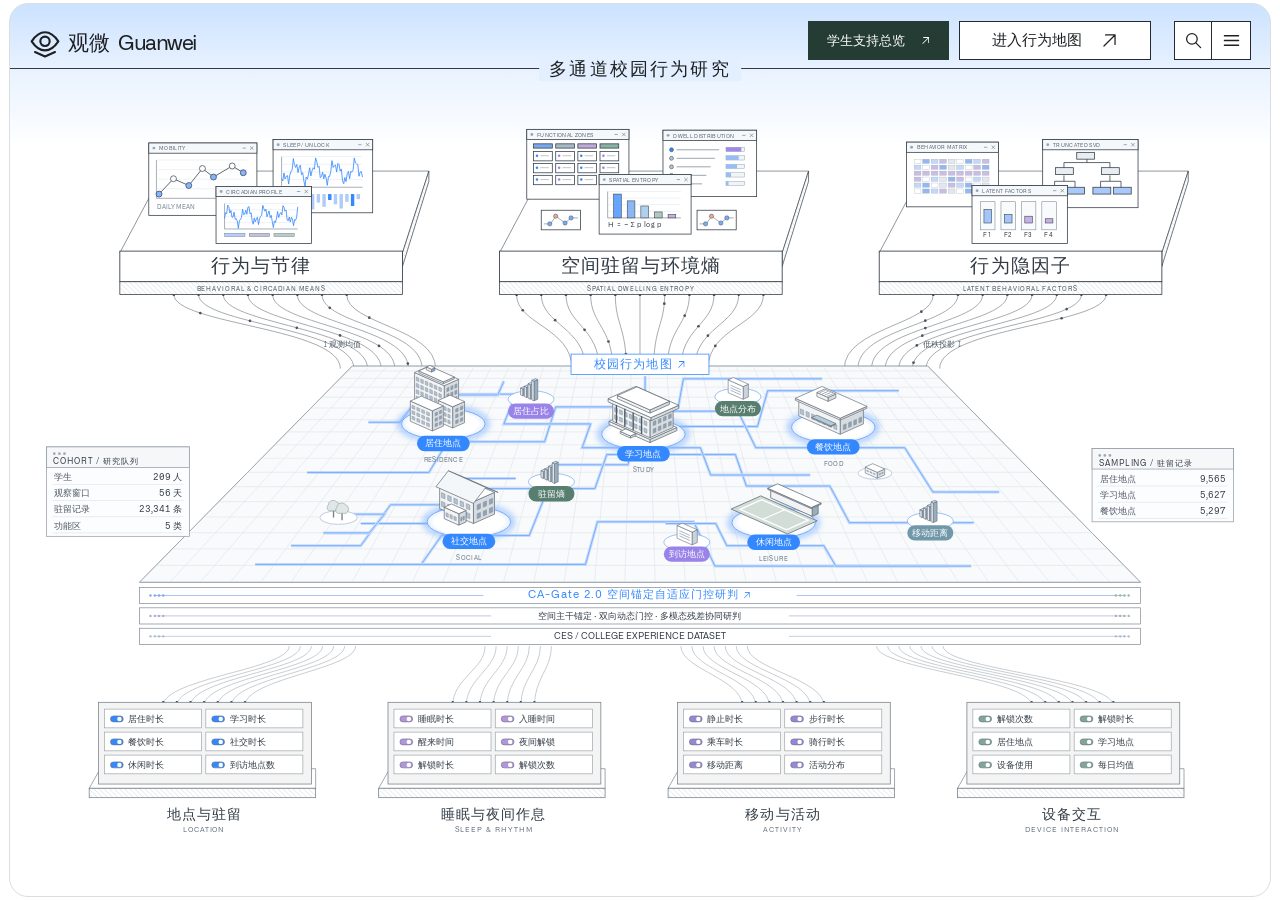
==== commit f24b1237: "更新文案：全量适配 CA-Gate 2.0 空间锚定自适应门控研判叙事" ====
--- a/campus-atlas/index.html
+++ b/campus-atlas/index.html
@@ -35,7 +35,7 @@
     <button data-channel="rhythm"><span>行为与节律</span><small>观察窗口内的行为均值 ↗</small></button>
     <button data-channel="spatial"><span>空间驻留与环境熵</span><small>五类地点的驻留分布 ↗</small></button>
     <button data-channel="latent"><span>行为隐因子</span><small>四维行为表征 ↗</small></button>
-    <button data-channel="quality"><span>质量加权融合</span><small>采集天数与覆盖比例 ↗</small></button>
+    <button data-channel="quality"><span>自适应门控研判</span><small>空间锚定 · 动态分流 ↗</small></button>
     <h2>校园功能区</h2>
     <div class="mobile-zones"><a href="#map/home">居住</a><a href="#map/study">学习</a><a href="#map/food">餐饮</a><a href="#map/social">社交</a><a href="#map/leisure">休闲</a></div>
   </nav>
